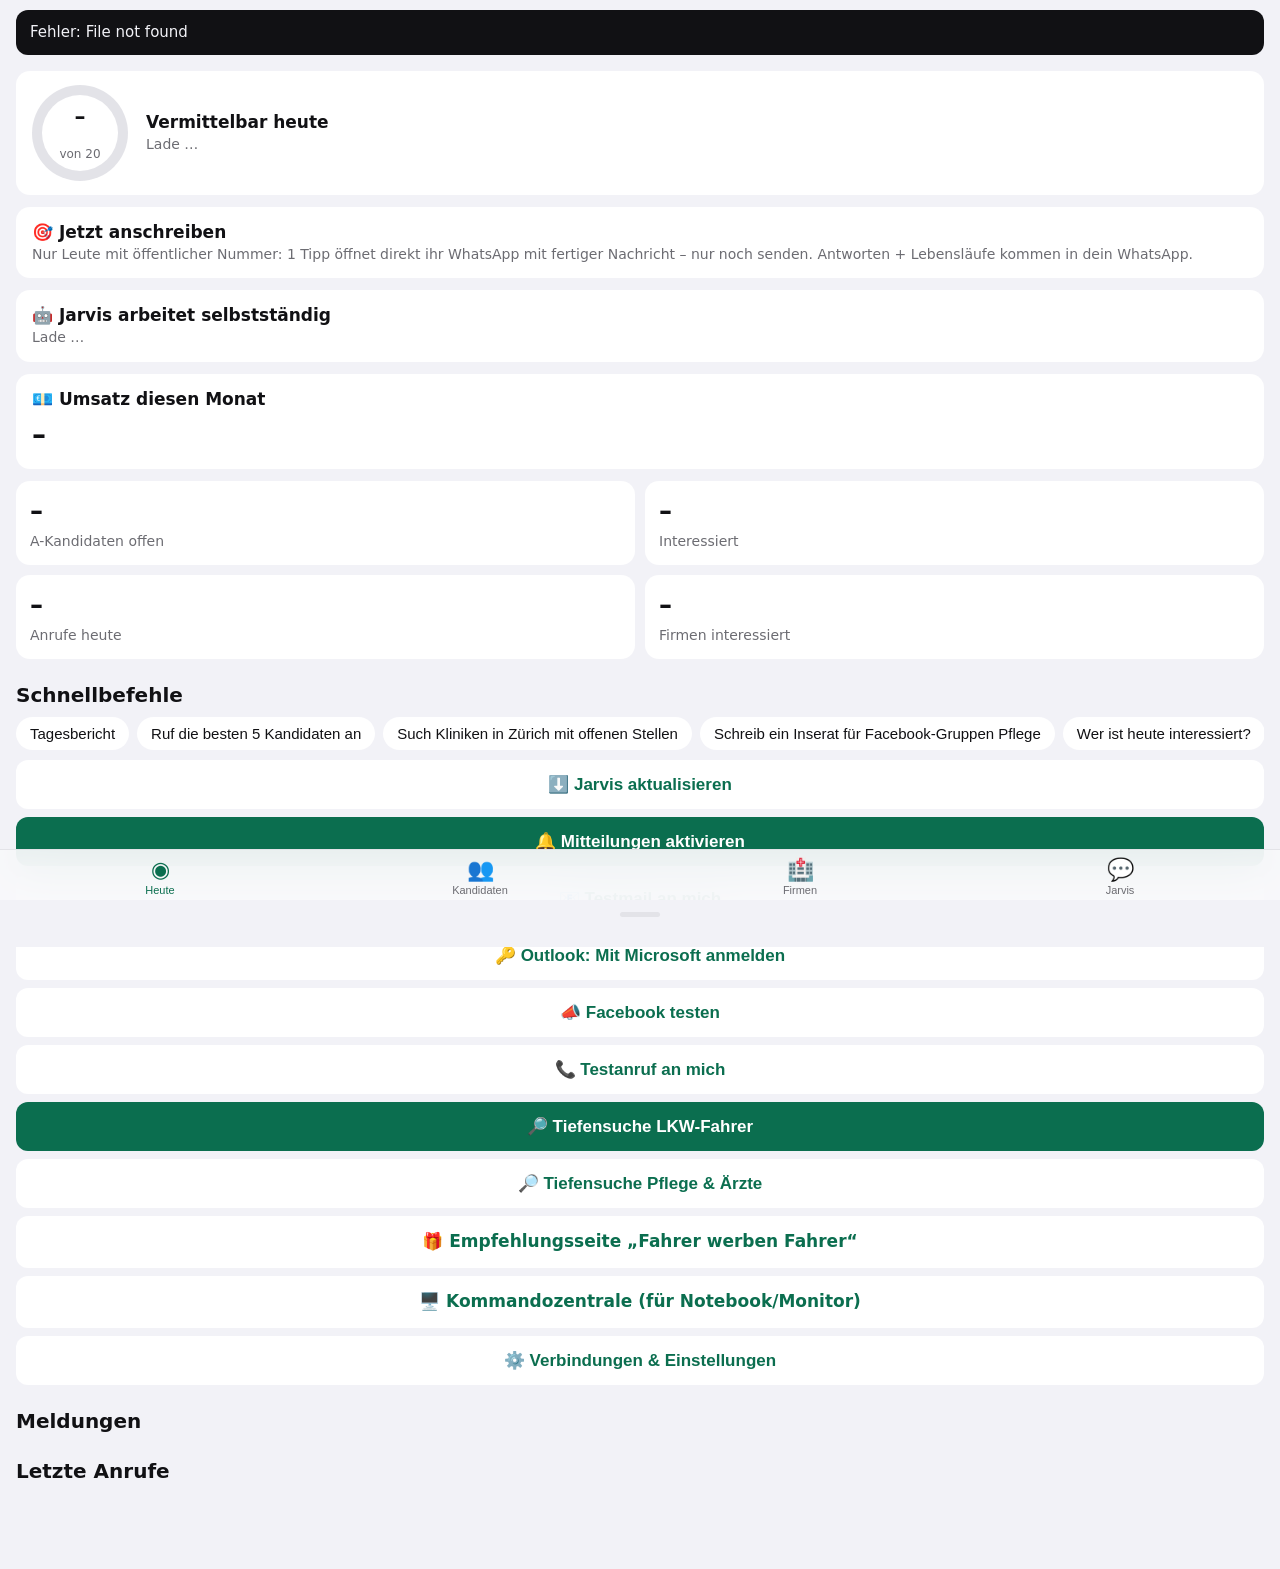
==== jarvis/static/app.html @ 39cda8b0 "Tiefensuche auf Knopfdruck (mit Kostenanzeige) und Empfehlungsprogramm 'Fahrer werben Fahrer' - /api" ====
<!doctype html>
<html lang="de">
<head>
<meta charset="utf-8">
<meta name="viewport" content="width=device-width,initial-scale=1,viewport-fit=cover">
<meta name="apple-mobile-web-app-capable" content="yes">
<meta name="mobile-web-app-capable" content="yes">
<meta name="apple-mobile-web-app-status-bar-style" content="default">
<meta name="apple-mobile-web-app-title" content="Jarvis">
<meta name="theme-color" content="#f2f2f7" media="(prefers-color-scheme: light)">
<meta name="theme-color" content="#000000" media="(prefers-color-scheme: dark)">
<link rel="apple-touch-icon" href="/app/icon-180.png">
<link rel="manifest" href="/app/manifest.webmanifest">
<title>Jarvis</title>
<style>
:root{
  --bg:#f2f2f7;--card:#fff;--text:#111114;--muted:#6c6c72;--line:#e3e3e8;
  --accent:#0b6e4f;--accent-soft:#0b6e4f1a;--on-accent:#fff;
  --a:#0b8a52;--b:#c27c0e;--hot:#e5484d;--bubble-me:#0b6e4f;--bubble-j:#e9e9ee;
  --tabbar:rgba(249,249,251,.92);
}
@media (prefers-color-scheme:dark){:root{
  --bg:#000;--card:#1c1c1e;--text:#f2f2f7;--muted:#98989f;--line:#2c2c2e;
  --accent:#30d18f;--accent-soft:#30d18f22;--on-accent:#04140d;
  --a:#30d18f;--b:#f0b44a;--hot:#ff6369;--bubble-me:#1f8f66;--bubble-j:#2c2c2e;
  --tabbar:rgba(22,22,24,.92);
}}
*{box-sizing:border-box;-webkit-tap-highlight-color:transparent}
html,body{margin:0;background:var(--bg);color:var(--text);font:17px/1.4 -apple-system,system-ui,sans-serif}
body{padding:env(safe-area-inset-top) 0 calc(64px + env(safe-area-inset-bottom))}
header{display:flex;align-items:center;justify-content:space-between;padding:10px 16px 4px}
header h1{font-size:32px;margin:0;font-weight:700;letter-spacing:-.5px}
.iconbtn{border:0;background:var(--accent-soft);color:var(--accent);width:38px;height:38px;border-radius:19px;font-size:19px}
section{display:none;padding:0 16px 16px}section.on{display:block}
.card{background:var(--card);border-radius:14px;padding:14px 16px;margin:12px 0}
.muted{color:var(--muted)}.small{font-size:14px}
/* Heute */
.goal{display:flex;gap:18px;align-items:center}
.ring{--p:0;width:96px;height:96px;border-radius:50%;flex:none;display:grid;place-items:center;
  background:conic-gradient(var(--accent) calc(var(--p)*1%),var(--line) 0)}
.ring div{width:76px;height:76px;border-radius:50%;background:var(--card);display:grid;place-items:center;
  font-weight:700;font-size:22px;text-align:center;line-height:1.05}
.ring small{display:block;font-size:12px;font-weight:500;color:var(--muted)}
.grid{display:grid;grid-template-columns:1fr 1fr;gap:10px}
.stat{background:var(--card);border-radius:14px;padding:12px 14px}
.stat b{display:block;font-size:26px}.stat span{font-size:14px;color:var(--muted)}
.chips{display:flex;gap:8px;overflow-x:auto;padding:4px 0 2px;scrollbar-width:none}
.chips::-webkit-scrollbar{display:none}
.chip{flex:none;border:0;border-radius:18px;padding:8px 14px;background:var(--card);color:var(--text);font-size:15px}
.chip.on{background:var(--accent);color:var(--on-accent)}
h2{font-size:20px;margin:22px 0 4px}
/* Listen */
.item{display:flex;gap:12px;align-items:center;background:var(--card);border-radius:14px;padding:12px 14px;margin:8px 0;width:100%;border:0;text-align:left;color:var(--text);font:inherit}
.badge{flex:none;width:42px;height:42px;border-radius:21px;display:grid;place-items:center;font-weight:700;color:#fff}
.tA{background:var(--a)}.tB{background:var(--b)}.tX{background:var(--muted)}
.item .t{flex:1;min-width:0}.item .n{font-weight:600;white-space:nowrap;overflow:hidden;text-overflow:ellipsis}
.item .s{font-size:14px;color:var(--muted);white-space:nowrap;overflow:hidden;text-overflow:ellipsis}
.pill{font-size:12px;padding:2px 8px;border-radius:10px;background:var(--accent-soft);color:var(--accent);white-space:nowrap}
.pill.hot{background:#e5484d22;color:var(--hot)}
.empty{text-align:center;color:var(--muted);padding:30px 10px}
/* Sheet */
.sheet-bg{position:fixed;inset:0;background:#0006;display:none;z-index:20}
.sheet{position:fixed;left:0;right:0;bottom:0;max-height:88vh;overflow:auto;background:var(--bg);border-radius:16px 16px 0 0;
  padding:8px 16px calc(20px + env(safe-area-inset-bottom));transform:translateY(100%);transition:transform .25s;z-index:21}
.sheet.on{transform:none}.grab{width:40px;height:5px;border-radius:3px;background:var(--line);margin:4px auto 10px}
.row{display:flex;justify-content:space-between;gap:12px;padding:8px 0;border-bottom:1px solid var(--line)}
.row:last-child{border:0}.row span:first-child{color:var(--muted)}.row span:last-child{text-align:right}
.btn{display:block;width:100%;border:0;border-radius:12px;padding:14px;font-size:17px;font-weight:600;margin:8px 0;
  text-align:center;text-decoration:none;background:var(--accent);color:var(--on-accent)}
.btn.sec{background:var(--card);color:var(--accent)}.btn:disabled{opacity:.45}
.btns{display:grid;grid-template-columns:1fr 1fr;gap:8px}
/* Chat */
#chat{display:flex;flex-direction:column;gap:8px;padding-bottom:130px}
.msg{max-width:84%;padding:9px 13px;border-radius:18px;white-space:pre-wrap;word-wrap:break-word}
.me{align-self:flex-end;background:var(--bubble-me);color:#fff;border-bottom-right-radius:5px}
.j{align-self:flex-start;background:var(--bubble-j);border-bottom-left-radius:5px}
.typing{opacity:.6;font-style:italic}
.composer{position:fixed;left:0;right:0;bottom:calc(56px + env(safe-area-inset-bottom));background:var(--tabbar);
  backdrop-filter:blur(20px);-webkit-backdrop-filter:blur(20px);padding:8px 12px;display:none;z-index:9}
.composer.on{display:block}
.composer form{display:flex;gap:8px;align-items:flex-end}
.composer textarea{flex:1;resize:none;border:1px solid var(--line);border-radius:20px;padding:9px 14px;font:inherit;
  background:var(--card);color:var(--text);max-height:120px}
.round{flex:none;width:40px;height:40px;border-radius:20px;border:0;background:var(--accent);color:var(--on-accent);font-size:18px}
.round.ghost{background:var(--card);color:var(--accent)}.round.rec{background:var(--hot);color:#fff}
/* Tabbar */
nav{position:fixed;left:0;right:0;bottom:0;display:flex;background:var(--tabbar);backdrop-filter:blur(20px);
  -webkit-backdrop-filter:blur(20px);border-top:1px solid var(--line);padding-bottom:env(safe-area-inset-bottom);z-index:10}
nav button{flex:1;border:0;background:none;color:var(--muted);padding:6px 0 4px;font-size:11px}
nav button i{display:block;font-style:normal;font-size:22px;line-height:28px}
nav button.on{color:var(--accent)}
.toast{position:fixed;left:16px;right:16px;top:calc(10px + env(safe-area-inset-top));background:var(--text);color:var(--bg);
  padding:12px 14px;border-radius:12px;z-index:30;display:none;font-size:15px}
</style>
</head>
<body>
<header><h1 id="title">Heute</h1><button class="iconbtn" id="reload" aria-label="Aktualisieren">↻</button></header>

<section id="s-heute" class="on">
  <div class="card goal">
    <div class="ring" id="ring"><div><span id="goal-n">–</span><small id="goal-z">von 20</small></div></div>
    <div><b>Vermittelbar heute</b><div class="muted small" id="goal-txt">Lade …</div></div>
  </div>
  <div class="card" id="todo-card"><b>🎯 Jetzt anschreiben</b>
    <div class="muted small">Nur Leute mit öffentlicher Nummer: 1 Tipp öffnet direkt ihr WhatsApp mit fertiger
      Nachricht – nur noch senden. Antworten + Lebensläufe kommen in dein WhatsApp.</div>
    <div id="todo"></div></div>
  <div class="card" id="auto-card"><b>🤖 Jarvis arbeitet selbstständig</b>
    <div class="muted small" id="auto-txt">Lade …</div>
    <button class="btn" id="auto-go" style="margin-top:8px;display:none">▶️ Weiter (5 Tage)</button></div>
  <div class="card" id="revenue-card"><b>💶 Umsatz diesen Monat</b>
    <div style="font-size:28px;font-weight:700;margin-top:4px" id="rev-sum">–</div>
    <div class="muted small" id="rev-txt"></div></div>
  <div class="grid">
    <div class="stat"><b id="st-a">–</b><span>A-Kandidaten offen</span></div>
    <div class="stat"><b id="st-i">–</b><span>Interessiert</span></div>
    <div class="stat"><b id="st-c">–</b><span>Anrufe heute</span></div>
    <div class="stat"><b id="st-f">–</b><span>Firmen interessiert</span></div>
  </div>
  <h2>Schnellbefehle</h2>
  <div class="chips" id="quick"></div>
  <button class="btn sec" id="update-btn">⬇️ Jarvis aktualisieren</button>
  <button class="btn" id="push-btn">🔔 Mitteilungen aktivieren</button>
  <button class="btn sec" id="mail-btn">📧 Testmail an mich</button>
  <button class="btn sec" id="ms-btn">🔑 Outlook: Mit Microsoft anmelden</button>
  <button class="btn sec" id="fb-btn">📣 Facebook testen</button>
  <button class="btn sec" id="call-btn">📞 Testanruf an mich</button>
  <button class="btn" onclick="deepSearch('lkw')">🔎 Tiefensuche LKW-Fahrer</button>
  <button class="btn sec" onclick="deepSearch('pflege')">🔎 Tiefensuche Pflege &amp; Ärzte</button>
  <a class="btn sec" href="/empfehlen?b=lkw" target="_blank">🎁 Empfehlungsseite „Fahrer werben Fahrer“</a>
  <a class="btn sec" href="/app/zentrale">🖥️ Kommandozentrale (für Notebook/Monitor)</a>
  <button class="btn sec" id="settings-btn">⚙️ Verbindungen &amp; Einstellungen</button>
  <h2>Meldungen</h2>
  <div id="news"></div>
  <h2>Letzte Anrufe</h2>
  <div id="calls"></div>
</section>

<section id="s-kandidaten">
  <div class="chips" id="filter">
    <button class="chip on" data-f="alle">Alle</button>
    <button class="chip" data-f="interessiert">🔥 Interessiert</button>
    <button class="chip" data-f="A">Tier A</button>
    <button class="chip" data-f="pflege">Pflege</button>
    <button class="chip" data-f="arzt">Ärzte</button>
    <button class="chip" data-f="lkw">🚛 LKW</button>
    <button class="chip" data-f="B">Tier B</button>
    <button class="chip" data-f="C">Tier C</button>
  </div>
  <div id="cands"></div>
</section>

<section id="s-firmen"><h2>📨 Bewerbungen auf Stellenanzeigen</h2><div id="apps"></div>
<h2>📞 Heute anrufen</h2><div id="sales"></div>
<h2>🧾 Vermittlungen</h2><div id="placements"></div><h2>Alle Firmen</h2><div id="firms"></div></section>

<section id="s-jarvis"><div id="chat"></div></section>

<div class="composer" id="composer">
  <div class="chips" id="sugg" style="padding-bottom:6px"></div>
  <form id="send">
    <button type="button" class="round ghost" id="speak" aria-label="Vorlesen an/aus">🔇</button>
    <textarea id="input" rows="1" placeholder="Befehl an Jarvis …"></textarea>
    <button type="button" class="round ghost" id="mic" aria-label="Sprechen">🎤</button>
    <button class="round" aria-label="Senden">↑</button>
  </form>
</div>

<div class="sheet-bg" id="sheet-bg"></div>
<div class="sheet" id="sheet"><div class="grab"></div><div id="sheet-body"></div></div>
<div class="toast" id="toast"></div>

<nav>
  <button class="on" data-tab="heute"><i>◉</i>Heute</button>
  <button data-tab="kandidaten"><i>👥</i>Kandidaten</button>
  <button data-tab="firmen"><i>🏥</i>Firmen</button>
  <button data-tab="jarvis"><i>💬</i>Jarvis</button>
</nav>

<script>
const $ = s => document.querySelector(s);
function h(tag, attrs = {}, ...kids) {
  const el = document.createElement(tag);
  for (const [k, v] of Object.entries(attrs)) {
    if (k.startsWith("on")) el.addEventListener(k.slice(2), v);
    else if (v !== false && v != null) el.setAttribute(k, v === true ? "" : v);
  }
  for (const k of kids.flat()) if (k != null) el.append(k.nodeType ? k : String(k));
  return el;
}
async function api(path, opts = {}) {
  const r = await fetch(path, {credentials: "same-origin", headers: {"Content-Type": "application/json"}, ...opts});
  if (r.status === 401) { location.href = "/app/login"; throw new Error("login"); }
  if (!r.ok) throw new Error((await r.json().catch(() => ({}))).detail || r.statusText);
  return r.json();
}
function toast(t) { const el = $("#toast"); el.textContent = t; el.style.display = "block";
  clearTimeout(toast.t); toast.t = setTimeout(() => el.style.display = "none", 3500); }

const STATUS_DE = {neu: "Neu", kontaktiert: "Kontaktiert", interessiert: "Interessiert", kein_interesse: "Kein Interesse",
  vermittelt: "Vermittelt 🎉", vorgestellt: "Vorgestellt", gespraech: "Gespräch 📅", kunde: "Partner ⭐", angerufen: "Angerufen", kein_bedarf: "Kein Bedarf", nicht_anrufen: "Nicht anrufen"};
const REC_DE = {anerkannt: "anerkannt ⭐", positiver_precheck: "positiver Pre-Check ⭐", laufend: "läuft",
  nicht_noetig: "CH-Diplom", fehlt: "fehlt", unbekannt: "unbekannt"};
let DATA = null, filter = "alle";

// ---------- Tabs
const TITLES = {heute: "Heute", kandidaten: "Kandidaten", firmen: "Firmen", jarvis: "Jarvis"};
function tab(name) {
  document.querySelectorAll("nav button").forEach(b => b.classList.toggle("on", b.dataset.tab === name));
  document.querySelectorAll("section").forEach(s => s.classList.toggle("on", s.id === "s-" + name));
  $("#composer").classList.toggle("on", name === "jarvis");
  $("#title").textContent = TITLES[name];
  if (name === "jarvis") { loadChat(); setTimeout(() => scrollTo(0, document.body.scrollHeight), 50); }
  try { localStorage.setItem("tab", name); } catch (e) {}
}
document.querySelectorAll("nav button").forEach(b => b.onclick = () => tab(b.dataset.tab));

// ---------- Daten
async function load() {
  try { DATA = await api("/api/uebersicht"); } catch (e) { if (e.message !== "login") toast("Fehler: " + e.message); return; }
  const s = DATA.stats, n = s.vermittelbar_heute, z = s.ziel;
  $("#ring").style.setProperty("--p", Math.min(100, Math.round(n / z * 100)));
  $("#goal-n").textContent = n; $("#goal-z").textContent = "von " + z;
  $("#goal-txt").textContent = (n >= z ? "Tagesziel erreicht 🎉" : `Noch ${z - n} bis zum Ziel. ${s.neu_heute} neue Profile heute.`)
    + ` · Tagesminimum: ${s.potenzielle_heute}/${s.minimum} ${s.potenzielle_heute >= s.minimum ? "✅" : "⏳"}`
    + ` · Kosten heute: ${s.kosten_heute.toFixed(2)} $` + (s.budget > 0 ? ` (Auto-Budget ${s.budget} $)` : " (nur auf Befehl)");
  $("#st-a").textContent = s.A_gesamt_offen; $("#st-i").textContent = s.interessiert;
  $("#st-c").textContent = s.anrufe_heute; $("#st-f").textContent = s.firmen_interessiert;
  const u = s.umsatz || {umsatz: 0, vermittlungen: 0, bezahlt: 0};
  const fmt = x => Math.round(x).toLocaleString("de-DE") + " €";
  $("#rev-sum").textContent = `${fmt(u.umsatz)} / ${fmt(s.umsatz_ziel || 25000)}`;
  $("#rev-txt").textContent = `${u.vermittlungen} Vermittlungen · davon bezahlt ${fmt(u.bezahlt)}`;
  const au = s.autonomie || {};
  $("#auto-txt").textContent = au.taeglich
    ? (au.aktiv ? `✅ Heute freigegeben (max. ${(au.budget || 1).toFixed(2)} $) · Kosten heute ${s.kosten_heute.toFixed(2)} $`
                : `⏸️ Wartet auf dein Ja – ohne Ja gibt Jarvis heute nichts aus.`)
    : au.aktiv
    ? `Freigegeben bis ${au.bis} · Gespräche heute ${(au.chat_heute || 0).toFixed(3)} / ${(au.chat_max || 0).toFixed(2)} $`
      + ` · ${au.gespraeche || 0} KI-Gespräche gesamt` + " · " + (au.postfach || "")
    : `⏸️ Pausiert seit ${au.bis} – Jarvis antwortet nur ohne KI.`;
  $("#auto-go").textContent = au.taeglich ? `✅ Ja, heute arbeiten (max. ${(au.budget || 1).toFixed(2)} $)` : `▶️ Weiter (${au.tage || 5} Tage)`;
  $("#auto-go").style.display = au.aktiv && (au.taeglich || !au.bald) ? "none" : "";
  renderCalls(); renderCands(); renderFirms(); renderNews(); loadSales(); renderTodo();
}

// Ein Tipp: Text kopieren + Anzeige/WhatsApp öffnen + als „kontaktiert“ markieren
function reachOut(c) {
  const link = c.whatsapp_link || c.quelle;
  try { navigator.clipboard.writeText(c.nachricht || ""); } catch (e) {}
  if (link) window.open(link, "_blank");
  api(`/api/kandidat/${c.id}/status`, {method: "POST", body: JSON.stringify({status: "kontaktiert"})})
    .then(() => { c.status = "kontaktiert"; renderTodo(); }).catch(() => {});
  toast(c.whatsapp_link ? "WhatsApp geöffnet – nur noch senden" : "Text kopiert 📋 – in der Anzeige einfügen und senden");
}

function renderTodo() {
  const box = $("#todo"); box.replaceChildren();
  const list = (DATA.kandidaten || []).filter(c => c.status === "neu" && ["A", "B", "C"].includes(c.tier)
    && c.whatsapp_link).slice(0, 15);
  const portal = (DATA.kandidaten || []).filter(c => c.status === "neu" && !c.whatsapp_link && c.quelle).length;
  if (!list.length) box.append(h("div", {class: "empty"}, "Gerade niemand mit Nummer offen ✅ – Jarvis sucht weiter."));
  if (portal) box.append(h("div", {class: "muted small", style: "margin-top:6px"},
    `${portal} weitere nur übers Portal erreichbar → Tab „Kandidaten“.`));
  if (!list.length) return;
  for (const c of list) box.append(h("div", {class: "row", style: "align-items:center;gap:8px;margin-top:8px"},
    h("span", {style: "flex:1"}, h("b", {}, `${c.tier} · ${c.name}`), h("div", {class: "muted small"}, c.details)),
    h("button", {class: "btn", style: "width:auto;margin:0;padding:8px 14px", onclick: () => reachOut(c)},
      c.whatsapp_link ? "💬 Senden" : "✉️ Anschreiben")));
}

async function deepSearch(bereich) {
  try {
    const q = await api("/api/tiefensuche", {method: "POST", body: JSON.stringify({bereich})});
    if (!confirm(`Tiefensuche ${bereich === "lkw" ? "LKW" : "Pflege/Ärzte"}: ${q.suchen} Suchen über viele Portale und Städte.\nKosten ca. ${q.kosten.toFixed(2)} $ (aus deinem Anthropic-Guthaben). Starten?`)) return;
    const r = await api("/api/tiefensuche", {method: "POST", body: JSON.stringify({bereich, bestaetigt: true})});
    alert(r.meldung);
  } catch (e) { alert(e.message); }
}
$("#auto-go").onclick = async () => {
  try { const r = await api("/api/autonomie/weiter", {method: "POST"}); toast(r.info); load(); }
  catch (e) { toast("Fehler: " + e.message); }
};

function renderNews() {
  const box = $("#news"); box.replaceChildren();
  if (!DATA.meldungen.length) return box.append(h("div", {class: "empty"}, "Noch keine Meldungen."));
  for (const m of DATA.meldungen.slice(0, 6)) box.append(h("div", {class: "card small", style: "white-space:pre-wrap;overflow-wrap:anywhere;word-break:break-word"},
    h("div", {class: "muted"}, (m.created || "").replace("T", " ")), m.text));
}

function renderCalls() {
  const box = $("#calls"); box.replaceChildren();
  if (!DATA.anrufe.length) return box.append(h("div", {class: "empty"}, "Noch keine Anrufe."));
  for (const c of DATA.anrufe) box.append(h("div", {class: "card"},
    h("div", {style: "display:flex;justify-content:space-between;gap:8px"},
      h("b", {}, ({firma: "🏥 ", kandidat: "👤 "}[c.typ] || "") + c.name),
      h("span", {class: "pill" + (["interessiert", "rueckruf"].includes(c.status) ? " hot" : "")}, c.status)),
    h("div", {class: "muted small"}, (c.zeit || "").replace("T", " ").slice(0, 16)),
    c.zusammenfassung ? h("div", {class: "small", style: "margin-top:6px"}, c.zusammenfassung) : null));
}

function renderCands() {
  const box = $("#cands"); box.replaceChildren();
  const list = DATA.kandidaten.filter(c => filter === "alle" || c.status === filter || c.tier === filter || c.kategorie === filter);
  if (!list.length) return box.append(h("div", {class: "empty"}, "Keine Kandidaten in dieser Ansicht."));
  for (const c of list) box.append(h("button", {class: "item", onclick: () => openCand(c.id)},
    h("div", {class: "badge t" + c.tier}, c.tier),
    h("div", {class: "t"}, h("div", {class: "n"}, c.name),
      h("div", {class: "s"}, c.details || "")),
    h("span", {class: "pill" + (c.status === "interessiert" ? " hot" : "")}, STATUS_DE[c.status] || c.status)));
}
document.querySelectorAll("#filter .chip").forEach(b => b.onclick = () => {
  filter = b.dataset.f; document.querySelectorAll("#filter .chip").forEach(x => x.classList.toggle("on", x === b)); renderCands();
});

async function loadApps() {
  let b; try { b = await api("/api/bewerbungen"); } catch (e) { return; }
  const box = $("#apps"); box.replaceChildren();
  if (!b.liste.length) return box.append(h("div", {class: "empty"},
    "Keine bereit. Jarvis braucht interessierte A/B-Kandidaten und Firmen mit Bewerbungs-E-Mail aus Stellenanzeigen."));
  for (const x of b.liste) box.append(h("div", {class: "card small"}, h("b", {}, `${x.profil} #${x.kandidat}`),
    h("div", {class: "muted"}, `→ ${x.firma} (${x.ort || "?"}) · ${x.email}`)));
  box.append(h("button", {class: "btn", onclick: async (ev) => {
    if (!confirm(`${b.liste.length} anonyme Profile an die Firmen schicken?`)) return;
    ev.target.disabled = true; ev.target.textContent = "Sende …";
    try { const r = await api("/api/bewerbungen/senden", {method: "POST"}); toast(r.meldung); loadApps(); load(); }
    catch (e) { alert(e.message); ev.target.disabled = false; } }}, `📨 Alle ${b.liste.length} senden`));
}

async function loadSales() {
  loadApps();
  let v; try { v = await api("/api/vertrieb"); } catch (e) { return; }
  const box = $("#sales"); box.replaceChildren();
  if (!v.plan.length) box.append(h("div", {class: "empty"},
    "Gerade keine Firma zum Anrufen. Sobald ein Bewerber interessiert ist, stellt Jarvis dir hier die passenden Firmen zusammen."));
  for (const p of v.plan) {
    const res = async (ergebnis) => {
      let body = {ergebnis};
      if (ergebnis === "interesse") {
        body.email = prompt("E-Mail der Ansprechperson (für Vereinbarung + Profile):", "") || "";
        body.kontakt = prompt("Name der Ansprechperson (optional):", "") || "";
      }
      try { toast((await api(`/api/vertrieb/${p.firma_id}`, {method: "POST", body: JSON.stringify(body)})).meldung); loadSales(); load(); }
      catch (e) { toast(e.message); }
    };
    box.append(h("div", {class: "card"},
      h("b", {}, p.firma), h("div", {class: "muted small"}, [p.ort, p.bedarf].filter(Boolean).join(" · ")),
      h("div", {class: "small", style: "margin:6px 0"}, `Für: ${p.profil} #${p.kandidat}`),
      h("a", {class: "btn", href: "tel:" + (p.telefon || "").replace(/[^+\d]/g, "")}, "📞 " + p.telefon),
      h("details", {class: "small"}, h("summary", {}, "📝 Leitfaden"), h("ol", {style: "padding-left:20px"}, p.skript.map(x => h("li", {}, x)))),
      h("div", {class: "chips", style: "flex-wrap:wrap"},
        h("button", {class: "chip on", onclick: () => res("interesse")}, "✅ Interesse"),
        h("button", {class: "chip", onclick: () => res("nicht_erreicht")}, "📵 Nicht erreicht"),
        h("button", {class: "chip", onclick: () => res("rueckruf")}, "🔁 Rückruf"),
        h("button", {class: "chip", onclick: () => res("kein_bedarf")}, "❌ Kein Bedarf"),
        h("button", {class: "chip", onclick: () => res("nicht_anrufen")}, "🚫 Nie wieder"))));
  }
  const pb = $("#placements"); pb.replaceChildren();
  if (!v.vermittlungen.length) pb.append(h("div", {class: "empty"}, "Noch keine Vermittlung – die erste kommt! 💪"));
  for (const p of v.vermittlungen) pb.append(h("div", {class: "card small"},
    h("div", {class: "row"}, h("span", {}, `Start ${p.start_date}`), h("span", {}, Math.round(p.fee).toLocaleString("de-DE") + " €")),
    h("div", {class: "row"}, h("span", {}, "Status"), h("span", {}, p.status + (p.rechnung_nr ? " · " + p.rechnung_nr : ""))),
    p.firma ? h("div", {class: "row"}, h("span", {}, "Firma"), h("span", {}, p.firma)) : null,
    h("div", {class: "chips", style: "flex-wrap:wrap"},
      h("a", {class: "chip", href: `/api/vermittlung/${p.id}/rechnung.pdf`, target: "_blank"}, "📄 Rechnung ansehen"),
      p.status === "offen" ? h("button", {class: "chip on", onclick: async () => {
        let body = {};
        if (!p.firma_adresse) { const ad = prompt(`Rechnungsadresse von ${p.firma || "der Firma"} (Strasse Nr., PLZ Ort):`); if (!ad) return; body.adresse = ad; }
        if (!confirm("Rechnung jetzt per E-Mail an die Firma senden?")) return;
        try { toast((await api(`/api/vermittlung/${p.id}/rechnung`, {method: "POST", body: JSON.stringify(body)})).meldung); loadSales(); }
        catch (e) { alert(e.message); } }}, "🧾 Rechnung senden") : null),
    p.status !== "bezahlt" ? h("button", {class: "chip on", onclick: async () => {
      try { toast((await api(`/api/vermittlung/${p.id}/bezahlt`, {method: "POST"})).meldung); loadSales(); load(); } catch (e) { toast(e.message); }
    }}, "💶 Bezahlt") : null));
}

function renderFirms() {
  const box = $("#firms"); box.replaceChildren();
  box.append(h("div", {class: "card small"}, h("b", {}, "💰 Honorare"),
    Object.entries(DATA.preise).map(([k, v]) => h("div", {class: "row"}, h("span", {}, k), h("span", {}, v))),
    h("div", {class: "muted", style: "margin-top:6px"}, "Ändern: im Jarvis-Chat, z.B. „Pflege: 18 % vom Jahreslohn, 3 Monate Garantie“")));
  if (!DATA.firmen.length) return box.append(h("div", {class: "empty"}, "Noch keine Arbeitgeber. Schreib Jarvis: „Such Kliniken in Zürich“."));
  for (const f of DATA.firmen) box.append(h("button", {class: "item", onclick: () => openFirm(f)},
    h("div", {class: "badge", style: "background:var(--accent)"}, "🏥"),
    h("div", {class: "t"}, h("div", {class: "n"}, f.name), h("div", {class: "s"}, [f.city, f.needs].filter(Boolean).join(" · "))),
    h("span", {class: "pill" + (["interessiert", "kunde"].includes(f.status) ? " hot" : "")}, STATUS_DE[f.status] || f.status)));
}

// ---------- Detail-Sheets
function sheet(...content) {
  $("#sheet-body").replaceChildren(...content.flat().filter(x => x != null));
  $("#sheet-bg").style.display = "block"; requestAnimationFrame(() => $("#sheet").classList.add("on"));
}
function closeSheet() { $("#sheet").classList.remove("on"); setTimeout(() => $("#sheet-bg").style.display = "none", 250); }
$("#sheet-bg").onclick = closeSheet;

async function act(path, body) {
  try { const r = await api(path, {method: "POST", body: JSON.stringify(body || {})}); toast(r.meldung || "OK"); closeSheet(); load(); }
  catch (e) { toast("Fehler: " + e.message); }
}

async function openCand(id) {
  let d; try { d = await api("/api/kandidat/" + id); } catch (e) { return toast(e.message); }
  const a = d.bewertung.assessment, c = DATA.kandidaten.find(x => x.id === id) || {};
  const yn = v => v === true ? "ja" : v === false ? "nein" : "?";
  const rows = a.category === "lkw"
    ? [["Führerschein", a.driving_license || "?"], ["Fahrerkarte", yn(a.driver_card)], ["Modul 95", yn(a.code95)],
       ["ADR", yn(a.adr)], ["Verkehr", a.traffic_type || "?"], ["Erfahrung", a.years_experience ? a.years_experience + " J." : "?"]]
    : [["Bereich", a.physician_specialty || a.nursing_field || a.category], ["Deutsch", a.german_level],
       [a.category === "arzt" ? "MEBEKO" : "SRK", REC_DE[a.recognition_status] || a.recognition_status],
       ["Diplom", yn(a.has_diploma_certificate)]];
  rows.push(["Wohnort", a.current_location || "?"], ["Verfügbar", a.availability || "?"],
            ["Score", d.bewertung.score + " / 100"], ["Status", STATUS_DE[d.status] || d.status]);
  const copy = async (t) => { try { await navigator.clipboard.writeText(t); toast("Nachricht kopiert 📋"); } catch (e) { prompt("Kopieren:", t); } };
  sheet(
    h("h2", {style: "margin-top:0"}, d.anzeige_name || a.full_name),
    h("div", {class: "muted small"}, a.summary),
    d.quelle ? h("div", {class: "card small"},
      h("b", {}, "So erreichst du die Person:"),
      h("div", {class: "muted", style: "margin:4px 0 8px"}, "1. Nachricht kopieren  2. Inserat öffnen  3. dort über „Nachricht senden“ einfügen"),
      h("div", {class: "btns"},
        h("button", {class: "btn sec", onclick: () => copy(d.nachricht)}, "📋 Nachricht kopieren"),
        h("a", {class: "btn sec", href: d.quelle, target: "_blank", rel: "noopener"}, "🔗 Inserat öffnen"))) : null,
    h("div", {class: "card"}, rows.map(([k, v]) => h("div", {class: "row"}, h("span", {}, k), h("span", {}, v)))),
    h("a", {class: "btn sec", href: d.profil_whatsapp, target: "_blank"}, "📤 Profil per WhatsApp an Arbeitgeber schicken"),
    d.bewertung.missing.length ? h("div", {class: "card small"}, h("b", {}, "Fehlt noch: "), d.bewertung.missing.join(" · ")) : null,
    h("button", {class: "btn", disabled: !d.darf_anrufen || !DATA.anrufzeit, onclick: () => act(`/api/kandidat/${id}/anrufen`)},
      "📞 Jarvis ruft an"),
    !d.darf_anrufen ? h("div", {class: "muted small"}, "Keine Anruf-Einwilligung: bitte selbst per WhatsApp kontaktieren.")
      : !DATA.anrufzeit ? h("div", {class: "muted small"}, "Jarvis ruft nur Mo–Fr 9–18 Uhr an.") : null,
    h("div", {class: "btns"},
      c.whatsapp_link ? h("a", {class: "btn sec", href: c.whatsapp_link}, "💬 WhatsApp") : null,
      a.phone ? h("a", {class: "btn sec", href: "tel:" + a.phone.replace(/[^+\d]/g, "")}, "☎️ Selbst anrufen") : null),
    h("h2", {}, "Status"),
    h("button", {class: "btn sec", style: "color:var(--hot)", onclick: async () => {
      if (!confirm("Diesen Kandidaten endgültig löschen?")) return;
      try { toast((await api(`/api/kandidat/${id}/loeschen`, {method: "POST"})).meldung); closeSheet(); load(); }
      catch (e) { toast(e.message); } }}, "🗑 Kandidat löschen"),
    h("div", {class: "chips"}, ["kontaktiert", "interessiert", "kein_interesse", "vermittelt"].map(s =>
      h("button", {class: "chip" + (d.status === s ? " on" : ""), onclick: () => act(`/api/kandidat/${id}/status`, {status: s})}, STATUS_DE[s]))),
    d.lebenslauf ? h("a", {class: "btn sec", href: `/api/kandidat/${id}/lebenslauf`, target: "_blank"}, "📄 Lebenslauf öffnen / weiterleiten") : null,
    h("div", {class: "card small"},
      h("b", {}, d.dokumente.komplett ? "✅ Unterlagen komplett" : "📄 Unterlagen fehlen noch:"),
      d.dokumente.komplett ? null : h("div", {}, d.dokumente.fehlt.join(" · ")),
      d.dokumente.komplett ? null : h("div", {class: "btns", style: "margin-top:8px"},
        d.dokumente_whatsapp ? h("a", {class: "btn sec", href: d.dokumente_whatsapp}, "💬 Per WhatsApp anfordern") : null,
        h("button", {class: "btn sec", onclick: () => copy(d.dokumente_text)}, "📋 Text kopieren"))),
    h("h2", {}, "🤝 Passende Firmen"),
    !d.passende_firmen.length ? h("button", {class: "btn sec", onclick: async (ev) => {
      ev.target.textContent = "🔍 Suche läuft … (ca. 1 Min.)"; ev.target.disabled = true;
      try { toast((await api(`/api/kandidat/${id}/firmen_suchen`, {method: "POST"})).meldung); openCand(id); }
      catch (e) { toast(e.message); ev.target.disabled = false; } }}, "🔍 Passende Firmen suchen (ca. 3–5 Cent)") : null,
    d.passende_firmen.map(f => h("div", {class: "card"},
      h("div", {style: "display:flex;justify-content:space-between;gap:8px;align-items:center"},
        h("div", {}, h("b", {}, f.name), h("div", {class: "muted small"}, [f.ort, f.bedarf].filter(Boolean).join(" · "))),
        h("button", {class: "chip on", disabled: !["interessiert", "vorgestellt", "gespraech", "vermittelt"].includes(d.status),
          onclick: () => presentTo(id, f)}, "Vorstellen")),
      h("div", {class: "chips", style: "flex-wrap:wrap;margin-top:6px"},
        d.dokumente.komplett ? h("button", {class: "chip", onclick: () => step(id, {art: "unterlagen_senden", firma_id: f.id})}, "📎 Unterlagen senden") : null,
        h("button", {class: "chip", onclick: () => { const w = prompt("Wann ist das Gespräch? (z.B. Mo 25.11. 10 Uhr)"); if (w) step(id, {art: "gespraech", wann: w, firma_id: f.id}); }}, "📅 Gespräch"),
        h("button", {class: "chip", onclick: () => { const s = prompt("Startdatum (JJJJ-MM-TT):", new Date().toISOString().slice(0, 10)); if (s) step(id, {art: "eingestellt", start: s, firma_id: f.id}); }}, "🎉 Eingestellt")))),
    d.passende_firmen.length && !["interessiert", "vermittelt"].includes(d.status)
      ? h("div", {class: "muted small"}, "Vorstellen geht, sobald der Kandidat Interesse bestätigt hat.") : null,
    h("h2", {}, "📝 Gesprächsleitfaden"),
    h("div", {class: "card small"}, h("ol", {style: "margin:0;padding-left:20px"}, d.leitfaden.map(q => h("li", {style: "margin:4px 0"}, q)))),
    d.anrufe.length ? h("h2", {}, "Anrufe") : null,
    d.anrufe.map(k => { let s = {}; try { s = JSON.parse(k.summary || "{}"); } catch (e) {}
      return h("div", {class: "card small"}, h("b", {}, (k.started || "").replace("T", " ").slice(0, 16) + " · " + k.status),
        s.summary ? h("div", {}, s.summary) : null, s.next_step ? h("div", {class: "muted"}, "→ " + s.next_step) : null); }),
    d.notizen ? h("div", {class: "card small", style: "white-space:pre-wrap"}, d.notizen.trim()) : null);
}

async function step(id, body) {
  try { toast((await api(`/api/kandidat/${id}/schritt`, {method: "POST", body: JSON.stringify(body)})).meldung); closeSheet(); load(); }
  catch (e) { alert(e.message); }
}

async function presentTo(id, f) {
  if (!confirm(`Kandidat anonym bei ${f.name} vorstellen?`)) return;
  try {
    const r = await api(`/api/kandidat/${id}/vorstellen`, {method: "POST", body: JSON.stringify({firma_id: f.id})});
    if (r.meldung.includes("Text zum Kopieren")) {
      const text = r.meldung.split("Text zum Kopieren:")[1].trim();
      try { await navigator.clipboard.writeText(text); toast("Keine E-Mail hinterlegt – Text kopiert 📋"); }
      catch (e) { sheet(h("h2", {}, "Text zum Senden"), h("div", {class: "card small", style: "white-space:pre-wrap"}, text)); }
    } else { toast(r.meldung); closeSheet(); load(); }
  } catch (e) { toast("Fehler: " + e.message); }
}

function openFirm(f) {
  sheet(
    h("h2", {style: "margin-top:0"}, f.name),
    h("div", {class: "card"}, [["Ort", f.city], ["Bedarf", f.needs], ["Kontakt", [f.contact_name, f.email].filter(Boolean).join(" · ")],
      ["Telefon", f.phone], ["Status", STATUS_DE[f.status] || f.status]]
      .map(([k, v]) => h("div", {class: "row"}, h("span", {}, k), h("span", {}, v || "–")))),
    f.notes ? h("div", {class: "card small", style: "white-space:pre-wrap"}, f.notes.trim()) : null,
    h("button", {class: "btn", disabled: !f.phone || f.status === "nicht_anrufen" || !DATA.anrufzeit,
      onclick: () => act(`/api/firma/${f.id}/anrufen`)}, "📞 Jarvis ruft an"),
    h("div", {class: "btns"},
      f.phone ? h("a", {class: "btn sec", href: "tel:" + f.phone.replace(/[^+\d]/g, "")}, "☎️ Selbst anrufen") : null,
      f.website ? h("a", {class: "btn sec", href: f.website, target: "_blank", rel: "noopener"}, "🌐 Website") : null),
    h("div", {class: "chips"}, ["kunde", "interessiert", "kein_bedarf", "nicht_anrufen"].map(s =>
      h("button", {class: "chip" + (f.status === s ? " on" : ""), onclick: () => act(`/api/firma/${f.id}/status`, {status: s})}, STATUS_DE[s]))));
}

// ---------- Jarvis-Chat
const QUICK = ["Tagesbericht", "Ruf die besten 5 Kandidaten an", "Such Kliniken in Zürich mit offenen Stellen",
  "Schreib ein Inserat für Facebook-Gruppen Pflege", "Wer ist heute interessiert?", "Starte die Web-Suche"];
for (const q of QUICK) {
  $("#quick").append(h("button", {class: "chip", onclick: () => { tab("jarvis"); send(q); }}, q));
  $("#sugg").append(h("button", {class: "chip", onclick: () => send(q)}, q));
}
let speakOn = false; try { speakOn = localStorage.getItem("speak") === "1"; } catch (e) {}
const setSpeakIcon = () => $("#speak").textContent = speakOn ? "🔊" : "🔇";
setSpeakIcon();
$("#speak").onclick = () => { speakOn = !speakOn; setSpeakIcon(); try { localStorage.setItem("speak", speakOn ? "1" : "0"); } catch (e) {}
  if (!speakOn) speechSynthesis.cancel(); };
function say(t) {
  if (!speakOn || !("speechSynthesis" in window)) return;
  const u = new SpeechSynthesisUtterance(t.replace(/[*_]/g, "")); u.lang = "de-DE"; speechSynthesis.speak(u);
}
function bubble(von, text, cls = "") {
  const el = h("div", {class: `msg ${von === "du" ? "me" : "j"} ${cls}`}, text); $("#chat").append(el);
  scrollTo(0, document.body.scrollHeight); return el;
}
let chatLoaded = false;
async function loadChat() {
  if (chatLoaded) return; chatLoaded = true;
  try { const v = await api("/api/verlauf"); $("#chat").replaceChildren();
    if (!v.length) bubble("jarvis", "Hallo! Ich bin Jarvis. Was soll ich für dich erledigen?");
    v.forEach(m => bubble(m.von, m.text)); } catch (e) {}
}
async function send(text) {
  text = text.trim(); if (!text) return;
  bubble("du", text); $("#input").value = ""; autosize();
  const wait = bubble("jarvis", "Jarvis arbeitet …", "typing");
  try {
    const {job} = await api("/api/befehl", {method: "POST", body: JSON.stringify({text})});
    for (let i = 0; i < 600; i++) {
      await new Promise(r => setTimeout(r, i < 10 ? 1500 : 3000));
      const r = await api("/api/befehl/" + job);
      if (r.status === "fertig") { wait.remove(); bubble("jarvis", r.antwort); say(r.antwort); load(); return; }
    }
    wait.textContent = "Dauert länger – das Ergebnis kommt hier, sobald es fertig ist.";
  } catch (e) { wait.textContent = "Fehler: " + e.message; wait.classList.remove("typing"); }
}
$("#send").onsubmit = e => { e.preventDefault(); send($("#input").value); };
$("#input").addEventListener("keydown", e => { if (e.key === "Enter" && !e.shiftKey) { e.preventDefault(); send($("#input").value); } });
function autosize() { const t = $("#input"); t.style.height = "auto"; t.style.height = Math.min(120, t.scrollHeight) + "px"; }
$("#input").addEventListener("input", autosize);

// Spracheingabe (falls der Browser es kann; sonst Mikrofon-Taste der iPhone-Tastatur nutzen)
const SR = window.SpeechRecognition || window.webkitSpeechRecognition;
if (!SR) $("#mic").onclick = () => { $("#input").focus(); toast("Tipp: Mikrofon-Taste auf der iPhone-Tastatur benutzen 🎤"); };
else {
  let rec = null;
  $("#mic").onclick = () => {
    if (rec) { rec.stop(); return; }
    rec = new SR(); rec.lang = "de-DE"; rec.interimResults = true;
    $("#mic").classList.add("rec");
    rec.onresult = e => { $("#input").value = Array.from(e.results).map(r => r[0].transcript).join(""); autosize(); };
    rec.onend = () => { $("#mic").classList.remove("rec"); const t = $("#input").value; rec = null; if (t.trim()) send(t); };
    rec.onerror = () => { $("#mic").classList.remove("rec"); rec = null; toast("Spracheingabe nicht verfügbar – Tastatur-Mikrofon nutzen."); };
    rec.start();
  };
}

$("#update-btn").onclick = async () => {
  if (!confirm("Neueste Jarvis-Version installieren? Jarvis startet dafür kurz neu.")) return;
  try {
    const r = await api("/api/update", {method: "POST"});
    toast(r.status === "aktuell" ? "Jarvis ist aktuell ✅" : "Update installiert, Neustart … ⏳");
    if (r.status !== "aktuell") setTimeout(() => location.reload(), 15000);
  } catch (e) { toast("Fehler: " + e.message); }
};

function b64ToBytes(s) {
  s = s.replace(/-/g, "+").replace(/_/g, "/"); s += "=".repeat((4 - s.length % 4) % 4);
  return Uint8Array.from(atob(s), c => c.charCodeAt(0));
}
async function swReg() { return navigator.serviceWorker.register("/sw.js", {scope: "/"}); }
if ("serviceWorker" in navigator) swReg().catch(() => {});
if ("Notification" in window && Notification.permission === "granted") $("#push-btn").textContent = "🔔 Mitteilungen aktiv (erneut testen)";
$("#push-btn").onclick = async () => {
  if (!("serviceWorker" in navigator) || !("PushManager" in window))
    return alert("Mitteilungen gehen nur in der App vom Home-Bildschirm (iOS 16.4 oder neuer). Öffne Jarvis über das grüne J-Symbol.");
  try {
    if (await Notification.requestPermission() !== "granted") return toast("Mitteilungen wurden nicht erlaubt");
    const reg = await swReg(); await navigator.serviceWorker.ready;
    const {key} = await api("/api/push/key");
    const sub = await reg.pushManager.subscribe({userVisibleOnly: true, applicationServerKey: b64ToBytes(key)});
    toast((await api("/api/push/abo", {method: "POST", body: JSON.stringify(sub.toJSON())})).meldung);
    $("#push-btn").textContent = "🔔 Mitteilungen aktiv (erneut testen)";
  } catch (e) { alert("Fehler: " + e.message); }
};
$("#mail-btn").onclick = async () => {
  try { alert((await api("/api/testmail", {method: "POST"})).meldung); } catch (e) { alert(e.message); }
};
$("#fb-btn").onclick = async () => {
  try { alert((await api("/api/facebook/test", {method: "POST"})).meldung); } catch (e) { alert(e.message); }
};
$("#ms-btn").onclick = async () => {
  try {
    const r = await api("/api/microsoft/start", {method: "POST"});
    try { await navigator.clipboard.writeText(r.code); } catch (e) {}
    alert(`Code: ${r.code}\n(schon kopiert)\n\nGleich öffnet sich Microsoft: Code einfügen und mit deinem Outlook-Konto anmelden. `
      + `Danach meldet sich Jarvis von selbst.`);
    window.open(r.link, "_blank");
  } catch (e) { alert(e.message); }
};
$("#call-btn").onclick = async () => {
  try { toast((await api("/api/testanruf", {method: "POST"})).meldung); } catch (e) { toast(e.message); }
};
$("#settings-btn").onclick = async () => {
  let list; try { list = await api("/api/einstellungen"); } catch (e) { return toast(e.message); }
  const inputs = {};
  sheet(
    h("h2", {style: "margin-top:0"}, "⚙️ Verbindungen"),
    h("div", {class: "muted small"}, "Nur ausfüllen, was du ändern willst. Geheime Werte werden nie vollständig angezeigt."),
    list.map(s => {
      const inp = h("input", {type: s.geheim ? "password" : "text", placeholder: s.wert || "nicht gesetzt",
        style: "width:100%;padding:10px;border-radius:10px;border:1px solid var(--line);background:var(--card);color:var(--text);font-size:16px"});
      inputs[s.key] = inp;
      return h("div", {class: "card small"}, h("div", {}, (s.gesetzt ? "✅ " : "⬜ ") + s.label), inp);
    }),
    h("button", {class: "btn", onclick: async () => {
      const data = {}; for (const [k, el] of Object.entries(inputs)) if (el.value.trim()) data[k] = el.value.trim();
      if (!Object.keys(data).length) return toast("Nichts geändert");
      try { toast((await api("/api/einstellungen", {method: "POST", body: JSON.stringify(data)})).meldung); closeSheet(); }
      catch (e) { toast("Fehler: " + e.message); }
    }}, "Speichern"));
};

// ---------- Start
$("#reload").onclick = () => { chatLoaded = false; load(); if ($("#s-jarvis").classList.contains("on")) loadChat(); };
document.addEventListener("visibilitychange", () => { if (!document.hidden) load(); });
let start = "heute"; try { start = localStorage.getItem("tab") || "heute"; } catch (e) {}
tab(TITLES[start] ? start : "heute");
load(); setInterval(load, 60000);
</script>
</body>
</html>
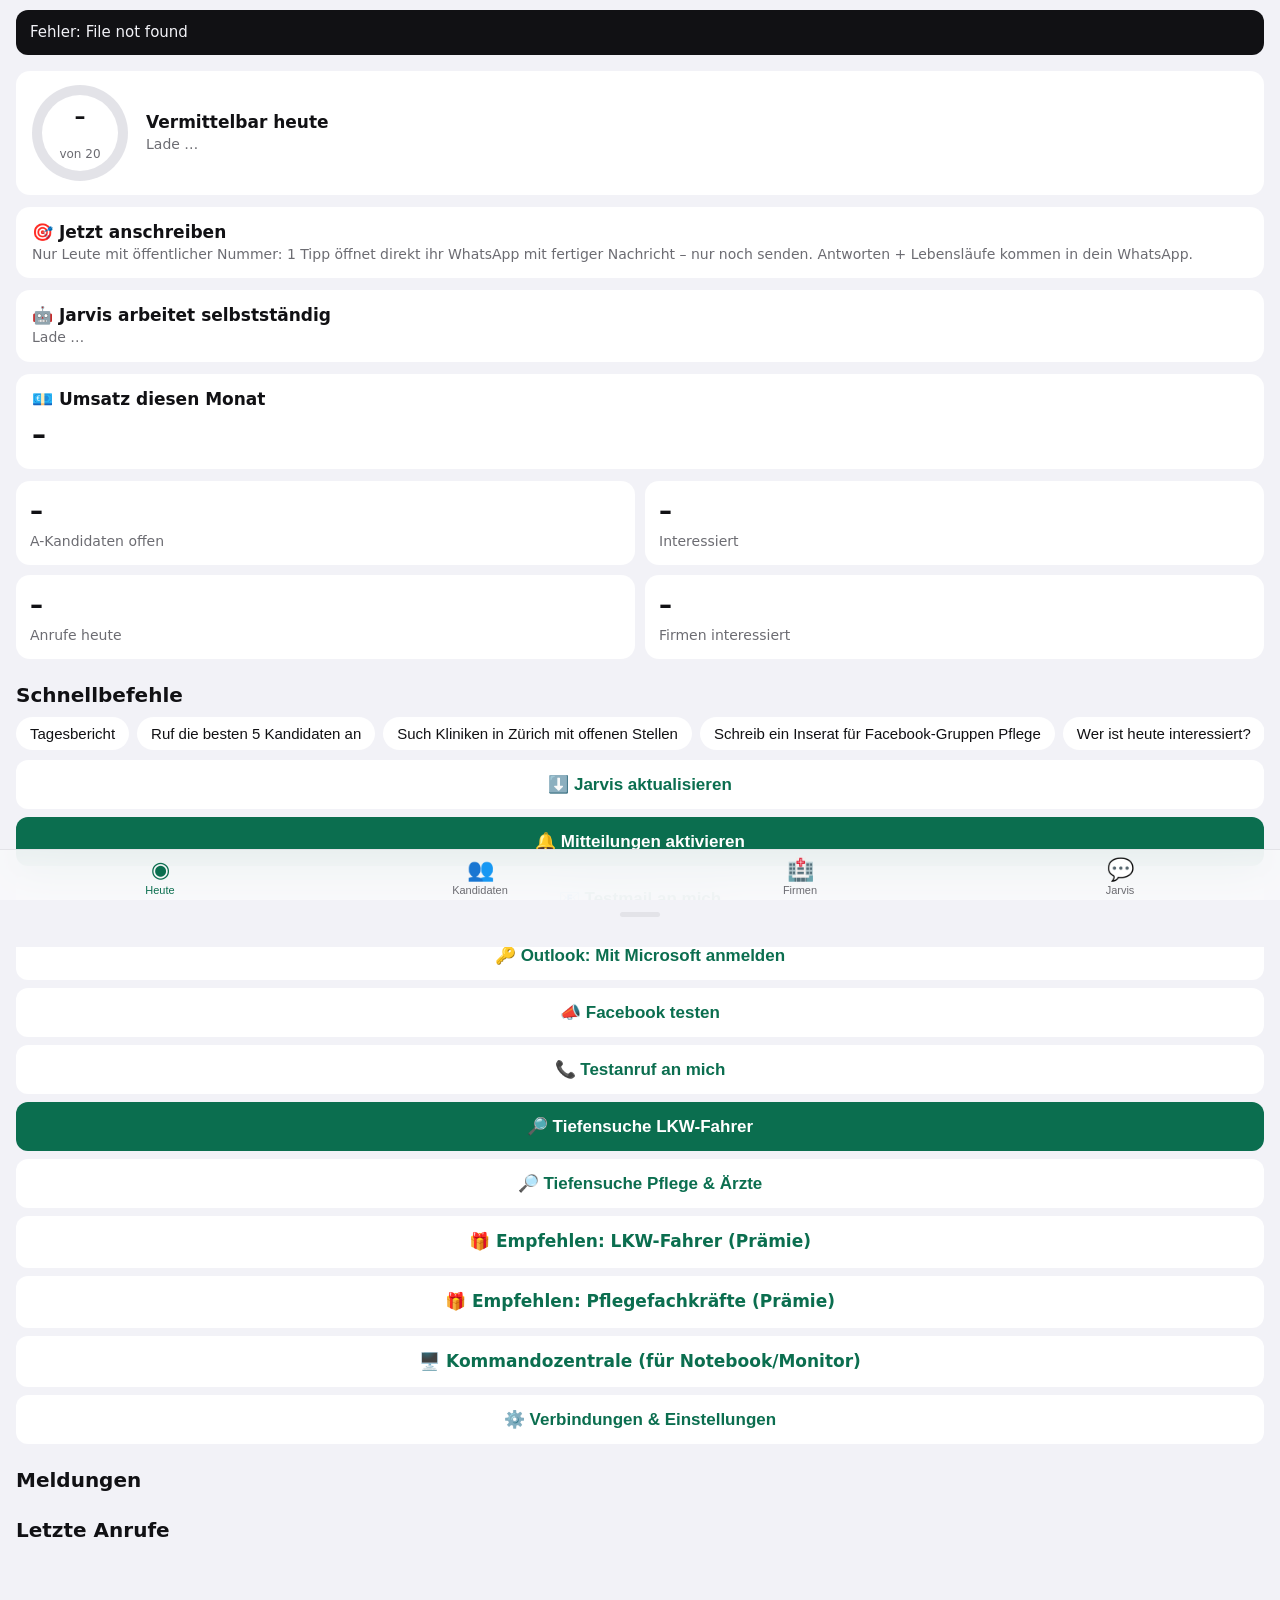
==== commit e784d12a: "Empfehlungsprämie je Bereich: LKW 200 €, Pflegefachkraft 1.000 € (nach Probezeit) Co-Authored-By: Cl" ====
--- a/jarvis/static/app.html
+++ b/jarvis/static/app.html
@@ -127,7 +127,8 @@
   <button class="btn sec" id="call-btn">📞 Testanruf an mich</button>
   <button class="btn" onclick="deepSearch('lkw')">🔎 Tiefensuche LKW-Fahrer</button>
   <button class="btn sec" onclick="deepSearch('pflege')">🔎 Tiefensuche Pflege &amp; Ärzte</button>
-  <a class="btn sec" href="/empfehlen?b=lkw" target="_blank">🎁 Empfehlungsseite „Fahrer werben Fahrer“</a>
+  <a class="btn sec" href="/empfehlen?b=lkw" target="_blank">🎁 Empfehlen: LKW-Fahrer (Prämie)</a>
+  <a class="btn sec" href="/empfehlen?b=pflege" target="_blank">🎁 Empfehlen: Pflegefachkräfte (Prämie)</a>
   <a class="btn sec" href="/app/zentrale">🖥️ Kommandozentrale (für Notebook/Monitor)</a>
   <button class="btn sec" id="settings-btn">⚙️ Verbindungen &amp; Einstellungen</button>
   <h2>Meldungen</h2>
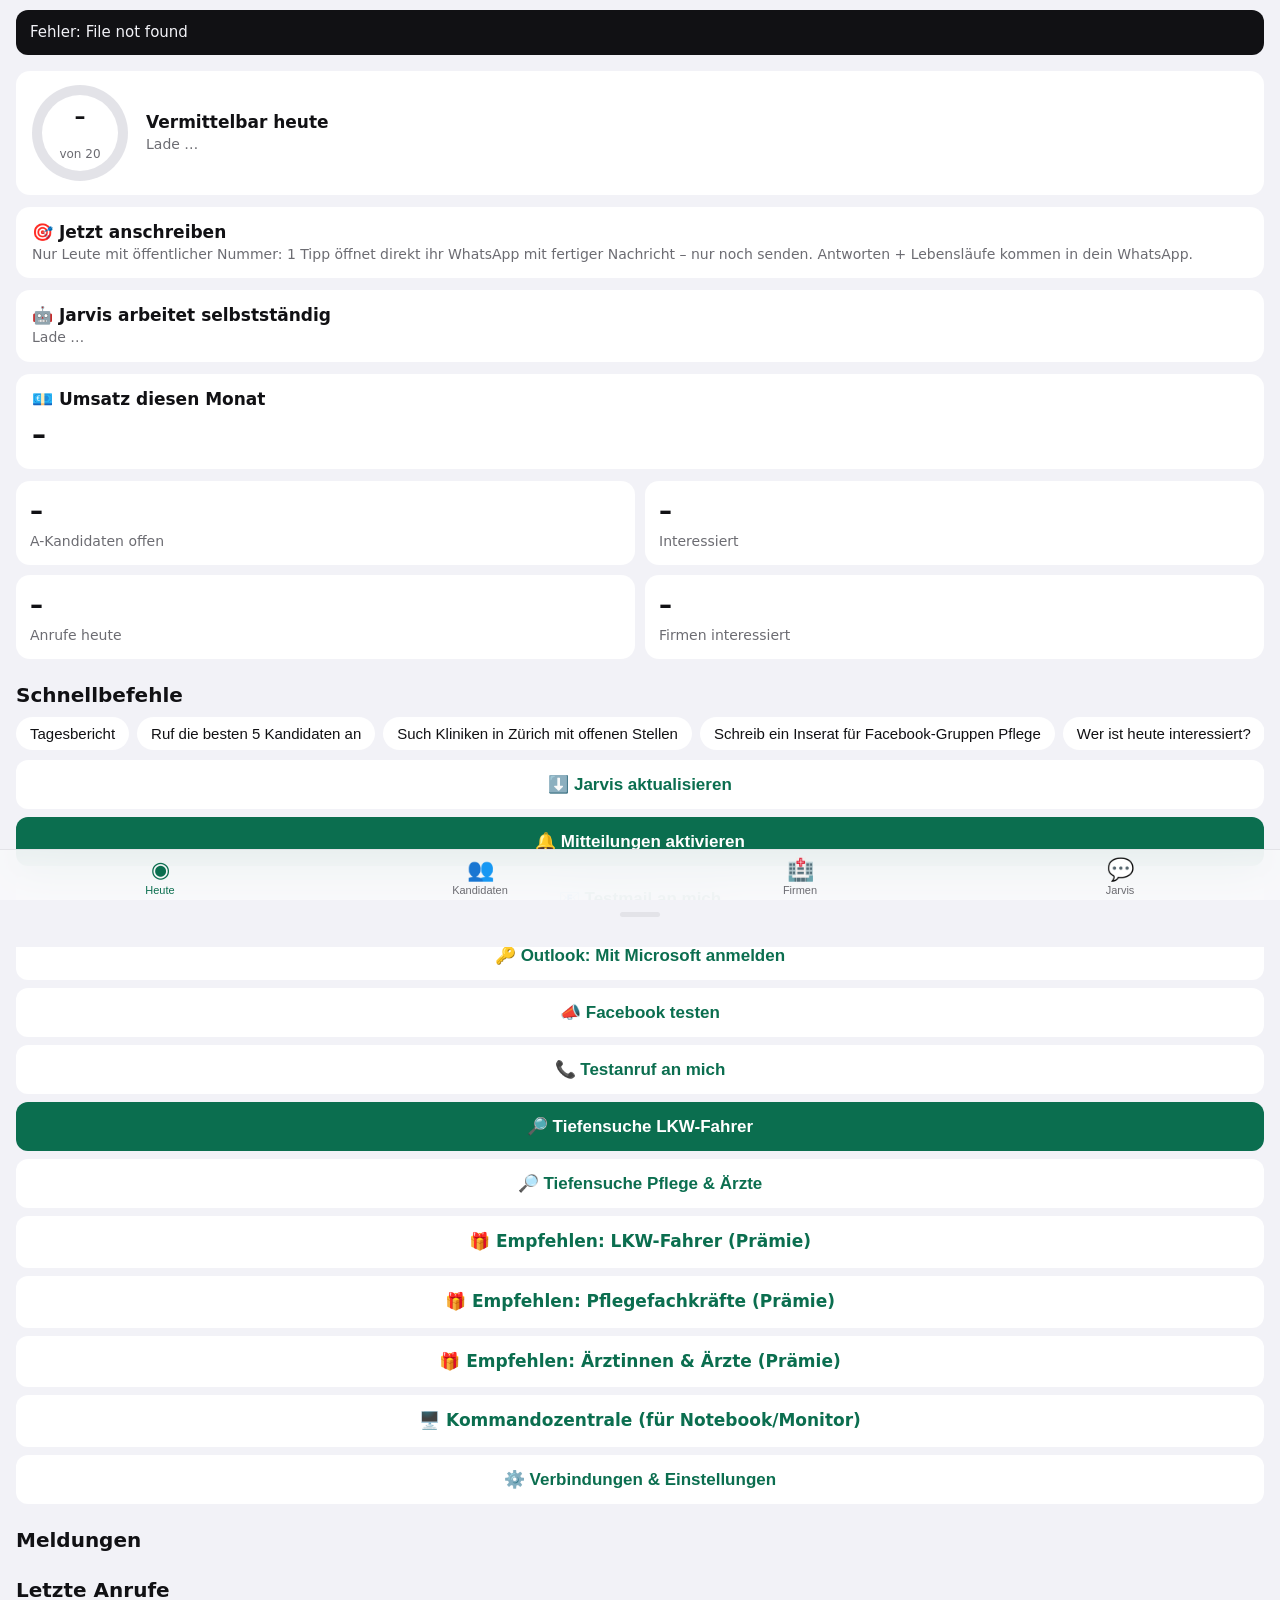
==== commit f1b2e9b0: "Empfehlungsprämie Ärzte: 1.500 € Co-Authored-By: Claude Opus 5.5 <noreply@anthropic.com> Claude-Sess" ====
--- a/jarvis/static/app.html
+++ b/jarvis/static/app.html
@@ -129,6 +129,7 @@
   <button class="btn sec" onclick="deepSearch('pflege')">🔎 Tiefensuche Pflege &amp; Ärzte</button>
   <a class="btn sec" href="/empfehlen?b=lkw" target="_blank">🎁 Empfehlen: LKW-Fahrer (Prämie)</a>
   <a class="btn sec" href="/empfehlen?b=pflege" target="_blank">🎁 Empfehlen: Pflegefachkräfte (Prämie)</a>
+  <a class="btn sec" href="/empfehlen?b=arzt" target="_blank">🎁 Empfehlen: Ärztinnen &amp; Ärzte (Prämie)</a>
   <a class="btn sec" href="/app/zentrale">🖥️ Kommandozentrale (für Notebook/Monitor)</a>
   <button class="btn sec" id="settings-btn">⚙️ Verbindungen &amp; Einstellungen</button>
   <h2>Meldungen</h2>
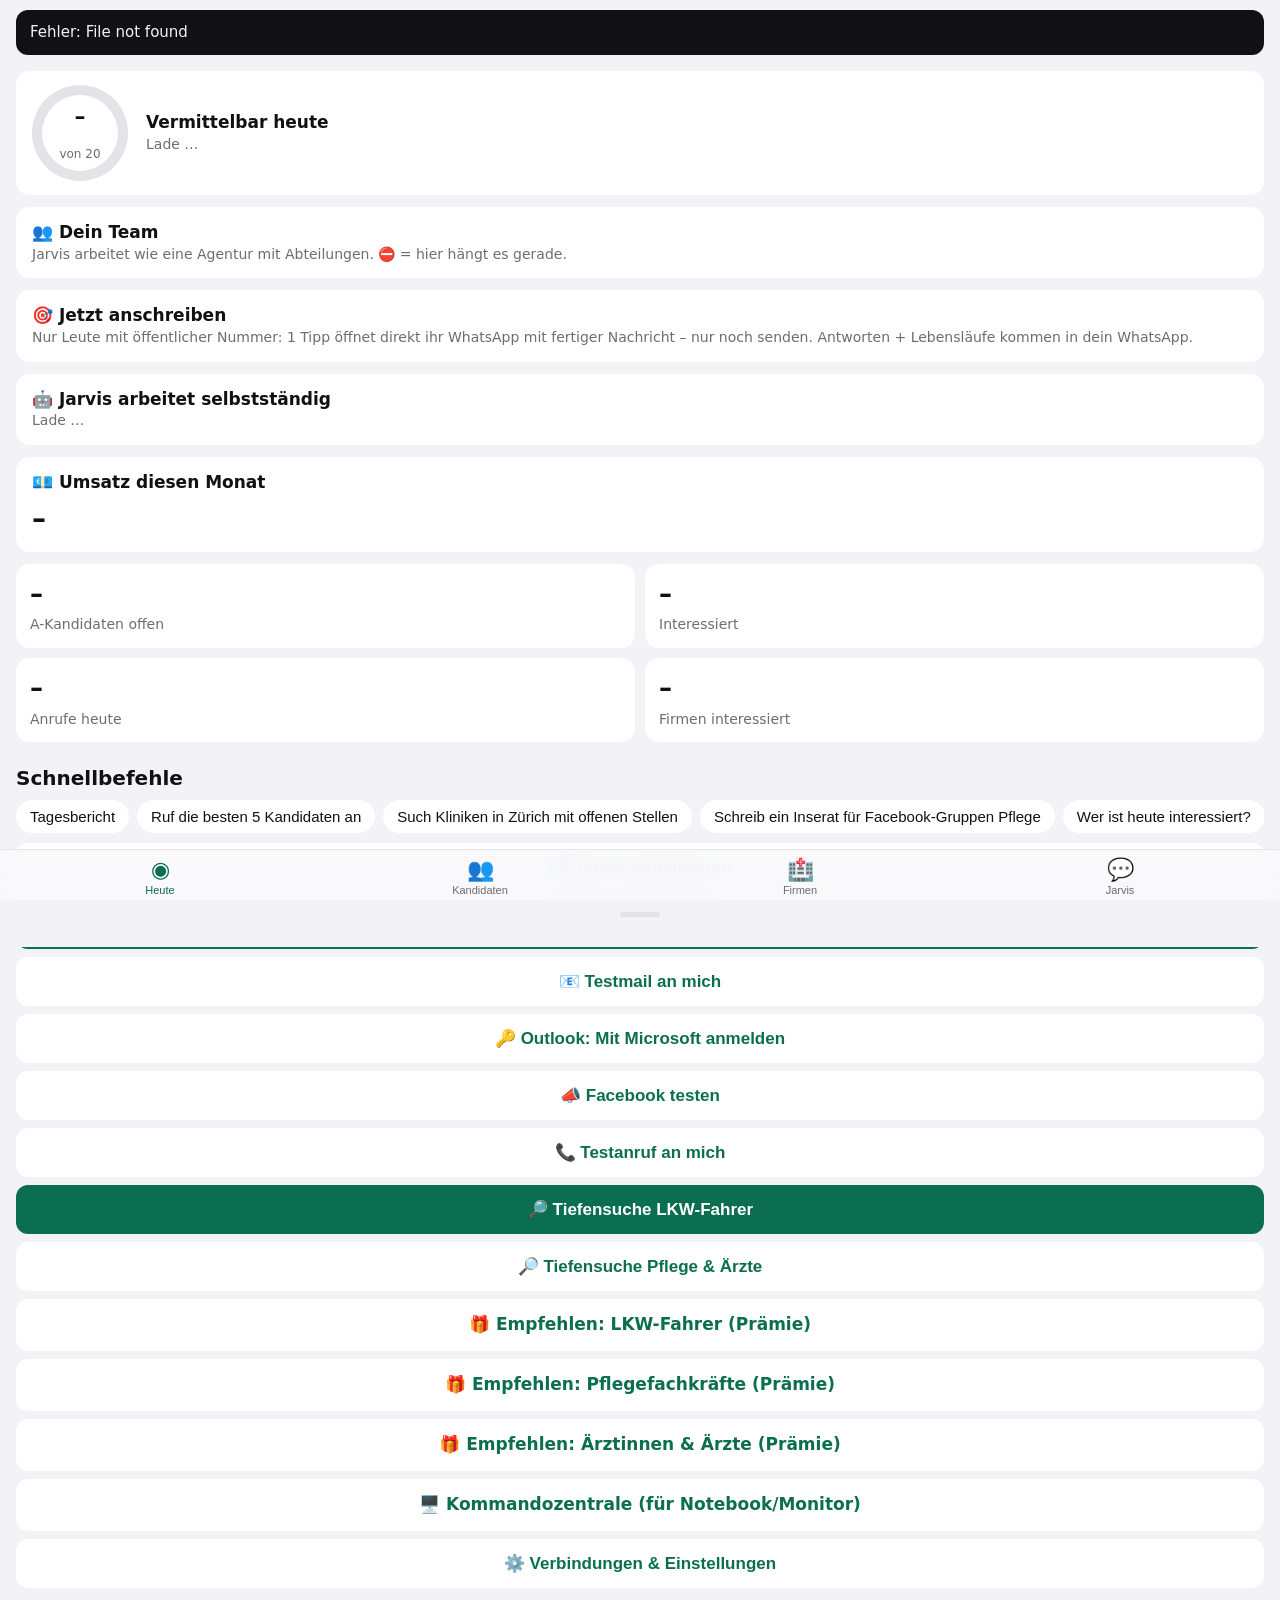
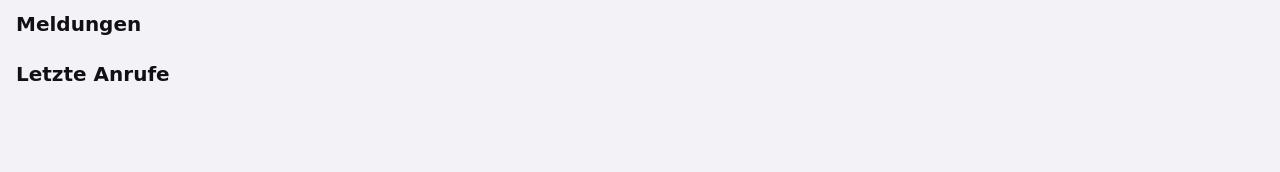
==== commit 06e93d8b: "Jarvis-Team: Abteilungen (Sourcing, Recruiting, Vertrieb, Disposition, Marketing, Backoffice) mit Ta" ====
--- a/jarvis/static/app.html
+++ b/jarvis/static/app.html
@@ -101,6 +101,9 @@
     <div class="ring" id="ring"><div><span id="goal-n">–</span><small id="goal-z">von 20</small></div></div>
     <div><b>Vermittelbar heute</b><div class="muted small" id="goal-txt">Lade …</div></div>
   </div>
+  <div class="card" id="team-card"><b>👥 Dein Team</b>
+    <div class="muted small">Jarvis arbeitet wie eine Agentur mit Abteilungen. ⛔ = hier hängt es gerade.</div>
+    <div id="team"></div></div>
   <div class="card" id="todo-card"><b>🎯 Jetzt anschreiben</b>
     <div class="muted small">Nur Leute mit öffentlicher Nummer: 1 Tipp öffnet direkt ihr WhatsApp mit fertiger
       Nachricht – nur noch senden. Antworten + Lebensläufe kommen in dein WhatsApp.</div>
@@ -152,7 +155,13 @@
   <div id="cands"></div>
 </section>
 
-<section id="s-firmen"><h2>📨 Bewerbungen auf Stellenanzeigen</h2><div id="apps"></div>
+<section id="s-firmen"><h2>📌 Stellenbörse</h2>
+<div class="card small muted">Offene Stellen deiner Arbeitgeber – öffentlich auf deiner Seite und bei Google.
+  Bewerber landen per WhatsApp bei dir. Nur echte Stellen eintragen.</div>
+<button class="btn" id="job-new">➕ Neue Stelle veröffentlichen</button>
+<button class="btn sec" onclick="act('/api/stellen/auto').then(loadJobs)">🔄 Stellen aus gefundenen Arbeitgebern erstellen</button>
+<div id="jobs"></div>
+<h2>📨 Bewerbungen auf Stellenanzeigen</h2><div id="apps"></div>
 <h2>📞 Heute anrufen</h2><div id="sales"></div>
 <h2>🧾 Vermittlungen</h2><div id="placements"></div><h2>Alle Firmen</h2><div id="firms"></div></section>
 
@@ -242,7 +251,7 @@
     : `⏸️ Pausiert seit ${au.bis} – Jarvis antwortet nur ohne KI.`;
   $("#auto-go").textContent = au.taeglich ? `✅ Ja, heute arbeiten (max. ${(au.budget || 1).toFixed(2)} $)` : `▶️ Weiter (${au.tage || 5} Tage)`;
   $("#auto-go").style.display = au.aktiv && (au.taeglich || !au.bald) ? "none" : "";
-  renderCalls(); renderCands(); renderFirms(); renderNews(); loadSales(); renderTodo();
+  renderCalls(); renderCands(); renderFirms(); renderNews(); loadSales(); renderTodo(); loadTeam();
 }
 
 // Ein Tipp: Text kopieren + Anzeige/WhatsApp öffnen + als „kontaktiert“ markieren
@@ -253,6 +262,15 @@
   api(`/api/kandidat/${c.id}/status`, {method: "POST", body: JSON.stringify({status: "kontaktiert"})})
     .then(() => { c.status = "kontaktiert"; renderTodo(); }).catch(() => {});
   toast(c.whatsapp_link ? "WhatsApp geöffnet – nur noch senden" : "Text kopiert 📋 – in der Anzeige einfügen und senden");
+}
+
+async function loadTeam() {
+  let v; try { v = await api("/api/team"); } catch (e) { return; }
+  const box = $("#team"); box.replaceChildren();
+  for (const m of v.team) box.append(h("div", {style: "margin-top:10px"},
+    h("div", {}, h("b", {}, `${m.emoji} ${m.name} · ${m.rolle} `), m.ok ? "✅" : "⛔"),
+    h("div", {class: "muted small"}, m.heute),
+    m.ok ? null : h("div", {class: "small", style: "color:var(--hot)"}, m.problem)));
 }
 
 function renderTodo() {
@@ -329,8 +347,40 @@
     catch (e) { alert(e.message); ev.target.disabled = false; } }}, `📨 Alle ${b.liste.length} senden`));
 }
 
+async function loadJobs() {
+  let v; try { v = await api("/api/stellen"); } catch (e) { return; }
+  const box = $("#jobs"); box.replaceChildren();
+  if (!v.stellen.length) return box.append(h("div", {class: "empty"}, "Noch keine Stellen."));
+  const share = (j) => "https://wa.me/?text=" + encodeURIComponent(`🚀 Neue Stelle: ${j.title} (${j.ort})${j.gehalt ? " – " + j.gehalt : ""}\nBewerbung in 1 Minute per WhatsApp: ${j.link}`);
+  for (const j of v.stellen) box.append(h("div", {class: "card", style: j.active ? "" : "opacity:.5"},
+    h("b", {}, `#${j.id} ${j.title}`), h("div", {class: "muted small"}, `📍 ${j.ort || "?"}${j.gehalt ? " · 💶 " + j.gehalt : ""} · ${j.active ? "online" : "pausiert"}`),
+    h("div", {class: "small", style: "margin-top:6px"}, `👥 Talentpool: ${j.passend.length} passende Kandidaten`),
+    j.passend.slice(0, 5).map(c => h("div", {class: "row small", style: "cursor:pointer", onclick: () => openCand(c.id)},
+      h("span", {}, `${c.tier} · ${c.name}`), h("span", {class: "muted"}, c.status))),
+    h("div", {class: "btns", style: "margin-top:8px"},
+      h("a", {class: "btn sec", href: j.link, target: "_blank"}, "👁 Ansehen"),
+      h("a", {class: "btn sec", href: share(j), target: "_blank"}, "📤 Teilen"),
+      h("button", {class: "btn sec", onclick: async () => {
+        await api(`/api/stellen/${j.id}/aktiv`, {method: "POST", body: JSON.stringify({aktiv: !j.active})}); loadJobs(); }},
+        j.active ? "⏸ Pausieren" : "▶️ Aktivieren"))));
+}
+$("#job-new").onclick = () => {
+  const f = {};
+  const inp = (k, ph, area) => h(area ? "textarea" : "input", {placeholder: ph, rows: 4, style: "width:100%;margin:4px 0;padding:10px;border-radius:10px;border:1px solid var(--line);background:var(--card);color:var(--text);font:inherit", oninput: e => f[k] = e.target.value});
+  const sel = h("select", {style: "width:100%;margin:4px 0;padding:10px;border-radius:10px", onchange: e => f.bereich = e.target.value},
+    h("option", {value: "lkw"}, "🚛 LKW-Fahrer"), h("option", {value: "pflege"}, "🏥 Pflege"), h("option", {value: "arzt"}, "🩺 Ärzte"));
+  f.bereich = "lkw";
+  sheet(h("h2", {style: "margin-top:0"}, "Neue Stelle"),
+    inp("titel", "Titel, z. B. LKW-Fahrer CE Fernverkehr (m/w/d)"), sel, inp("ort", "Ort, z. B. 44137 Dortmund"),
+    inp("gehalt", "Gehalt (optional), z. B. ab 3.200 € brutto"),
+    inp("beschreibung", "Aufgaben, Anforderungen, Angebot (ohne Firmennamen)", true),
+    h("button", {class: "btn", onclick: async () => {
+      try { const r = await api("/api/stellen", {method: "POST", body: JSON.stringify(f)}); alert(r.meldung); closeSheet(); loadJobs(); }
+      catch (e) { alert(e.message); } }}, "✅ Veröffentlichen"));
+};
+
 async function loadSales() {
-  loadApps();
+  loadApps(); loadJobs();
   let v; try { v = await api("/api/vertrieb"); } catch (e) { return; }
   const box = $("#sales"); box.replaceChildren();
   if (!v.plan.length) box.append(h("div", {class: "empty"},
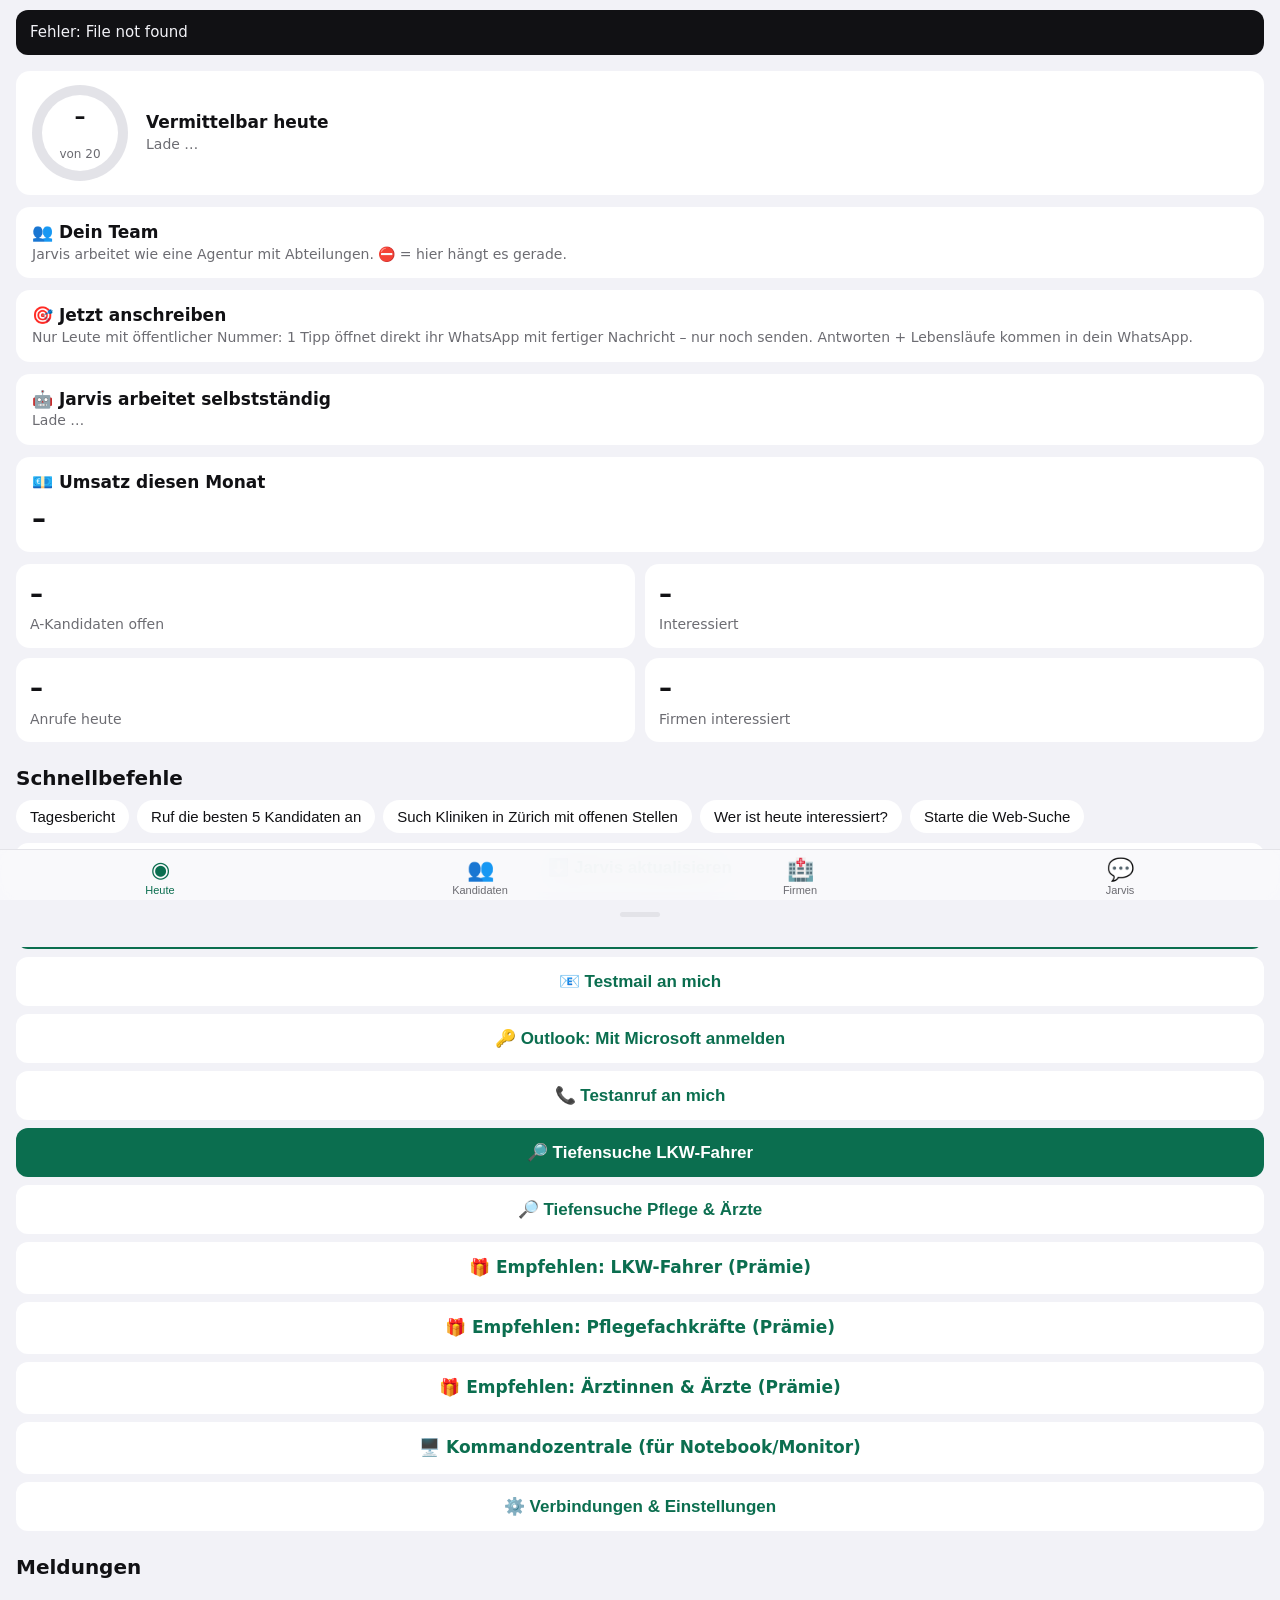
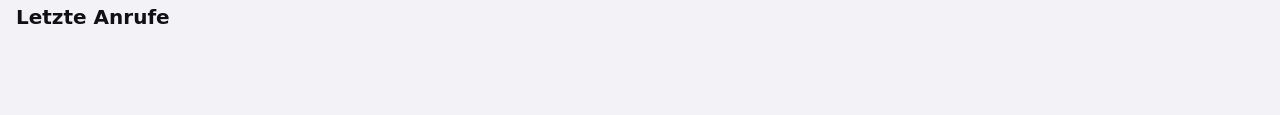
==== commit 49bad0a2: "Marketing-Funktion aus: keine automatischen Inserate/Facebook-Posts, kein Marketing im Team, Knöpfe " ====
--- a/jarvis/static/app.html
+++ b/jarvis/static/app.html
@@ -101,6 +101,10 @@
     <div class="ring" id="ring"><div><span id="goal-n">–</span><small id="goal-z">von 20</small></div></div>
     <div><b>Vermittelbar heute</b><div class="muted small" id="goal-txt">Lade …</div></div>
   </div>
+  <div class="card" id="outbox-card" style="display:none"><b>📤 Postausgang – Mails an Firmen &amp; Bewerber</b>
+    <div class="muted small">Jarvis hat sie fertig geschrieben. Tippen → deine Mail-App (z. B. Outlook) öffnet sich → Senden.
+      Antworten kommen in dein Postfach.</div>
+    <div id="outbox"></div></div>
   <div class="card" id="team-card"><b>👥 Dein Team</b>
     <div class="muted small">Jarvis arbeitet wie eine Agentur mit Abteilungen. ⛔ = hier hängt es gerade.</div>
     <div id="team"></div></div>
@@ -126,7 +130,6 @@
   <button class="btn" id="push-btn">🔔 Mitteilungen aktivieren</button>
   <button class="btn sec" id="mail-btn">📧 Testmail an mich</button>
   <button class="btn sec" id="ms-btn">🔑 Outlook: Mit Microsoft anmelden</button>
-  <button class="btn sec" id="fb-btn">📣 Facebook testen</button>
   <button class="btn sec" id="call-btn">📞 Testanruf an mich</button>
   <button class="btn" onclick="deepSearch('lkw')">🔎 Tiefensuche LKW-Fahrer</button>
   <button class="btn sec" onclick="deepSearch('pflege')">🔎 Tiefensuche Pflege &amp; Ärzte</button>
@@ -251,7 +254,7 @@
     : `⏸️ Pausiert seit ${au.bis} – Jarvis antwortet nur ohne KI.`;
   $("#auto-go").textContent = au.taeglich ? `✅ Ja, heute arbeiten (max. ${(au.budget || 1).toFixed(2)} $)` : `▶️ Weiter (${au.tage || 5} Tage)`;
   $("#auto-go").style.display = au.aktiv && (au.taeglich || !au.bald) ? "none" : "";
-  renderCalls(); renderCands(); renderFirms(); renderNews(); loadSales(); renderTodo(); loadTeam();
+  renderCalls(); renderCands(); renderFirms(); renderNews(); loadSales(); renderTodo(); loadTeam(); loadOutbox();
 }
 
 // Ein Tipp: Text kopieren + Anzeige/WhatsApp öffnen + als „kontaktiert“ markieren
@@ -262,6 +265,18 @@
   api(`/api/kandidat/${c.id}/status`, {method: "POST", body: JSON.stringify({status: "kontaktiert"})})
     .then(() => { c.status = "kontaktiert"; renderTodo(); }).catch(() => {});
   toast(c.whatsapp_link ? "WhatsApp geöffnet – nur noch senden" : "Text kopiert 📋 – in der Anzeige einfügen und senden");
+}
+
+async function loadOutbox() {
+  let v; try { v = await api("/api/postausgang"); } catch (e) { return; }
+  $("#outbox-card").style.display = v.mails.length ? "" : "none";
+  const box = $("#outbox"); box.replaceChildren();
+  for (const m of v.mails.slice(0, 20)) box.append(h("div", {style: "margin-top:10px"},
+    h("div", {class: "small"}, h("b", {}, m.subject)),
+    h("div", {class: "muted small"}, "an " + m.to_addr + (m.note ? " · " + m.note : "")),
+    h("a", {class: "btn", style: "margin-top:6px", href: m.mailto, onclick: () => {
+      setTimeout(() => api(`/api/postausgang/${m.id}/gesendet`, {method: "POST"}).then(loadOutbox), 1500); }},
+      "📧 Öffnen & senden")));
 }
 
 async function loadTeam() {
@@ -557,7 +572,7 @@
 
 // ---------- Jarvis-Chat
 const QUICK = ["Tagesbericht", "Ruf die besten 5 Kandidaten an", "Such Kliniken in Zürich mit offenen Stellen",
-  "Schreib ein Inserat für Facebook-Gruppen Pflege", "Wer ist heute interessiert?", "Starte die Web-Suche"];
+  "Wer ist heute interessiert?", "Starte die Web-Suche"];
 for (const q of QUICK) {
   $("#quick").append(h("button", {class: "chip", onclick: () => { tab("jarvis"); send(q); }}, q));
   $("#sugg").append(h("button", {class: "chip", onclick: () => send(q)}, q));
@@ -648,9 +663,7 @@
 $("#mail-btn").onclick = async () => {
   try { alert((await api("/api/testmail", {method: "POST"})).meldung); } catch (e) { alert(e.message); }
 };
-$("#fb-btn").onclick = async () => {
-  try { alert((await api("/api/facebook/test", {method: "POST"})).meldung); } catch (e) { alert(e.message); }
-};
+
 $("#ms-btn").onclick = async () => {
   try {
     const r = await api("/api/microsoft/start", {method: "POST"});
